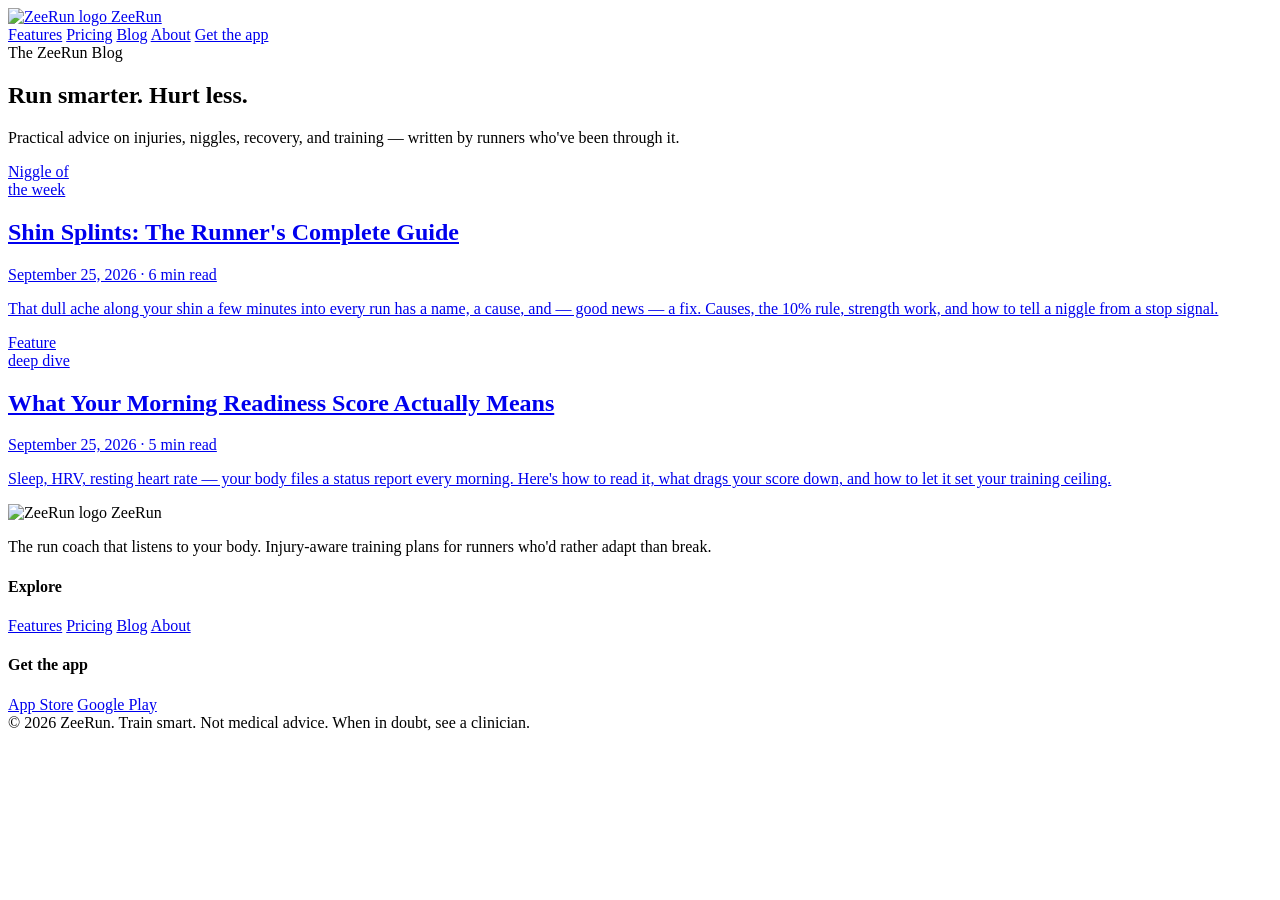
==== blog/index.html @ 13f333da "Add blog/index.html" ====
<!DOCTYPE html>
<html lang="en">
<head>
  <meta charset="UTF-8">
  <meta name="viewport" content="width=device-width, initial-scale=1.0">
  <title>Blog — Running Smarter, Hurting Less | ZeeRun</title>
  <meta name="description" content="Practical running advice from the ZeeRun team: injury prevention, niggles, recovery, and training smarter. Written by runners, for runners.">
  <meta property="og:title" content="ZeeRun Blog — Running Smarter, Hurting Less">
  <meta property="og:description" content="Practical running advice: injury prevention, niggles, recovery, and training smarter.">
  <meta property="og:type" content="website">
  <meta property="og:image" content="../images/logo.png">
  <meta name="theme-color" content="#0B1526">
  <link rel="icon" type="image/png" href="../images/logo.png">
  <link rel="stylesheet" href="../styles.css">
</head>
<body>

<header class="site-header">
  <div class="wrap">
    <a class="brand" href="../index.html">
      <img src="../images/logo.png" alt="ZeeRun logo">
      ZeeRun
    </a>
    <nav class="nav">
      <a href="../index.html#features">Features</a>
      <a href="../index.html#pricing">Pricing</a>
      <a href="index.html">Blog</a>
      <a href="../about.html">About</a>
      <a class="btn-small" href="../index.html#download">Get the app</a>
    </nav>
  </div>
</header>

<section class="blog-hero">
  <div class="wrap">
    <span class="kicker">The ZeeRun Blog</span>
    <h1>Run smarter. Hurt less.</h1>
    <p>Practical advice on injuries, niggles, recovery, and training — written by runners who've been through it.</p>
  </div>
</section>

<div class="wrap">
  <div class="post-list">

    <a class="post-card" href="posts/shin-splints-guide.html">
      <div class="post-thumb">Niggle of<br>the week</div>
      <div>
        <h2>Shin Splints: The Runner's Complete Guide</h2>
        <p class="post-meta">September 25, 2026 · 6 min read</p>
        <p class="excerpt">That dull ache along your shin a few minutes into every run has a name, a cause, and — good news — a fix. Causes, the 10% rule, strength work, and how to tell a niggle from a stop signal.</p>
      </div>
    </a>

    <a class="post-card" href="posts/morning-readiness-score.html">
      <div class="post-thumb">Feature<br>deep dive</div>
      <div>
        <h2>What Your Morning Readiness Score Actually Means</h2>
        <p class="post-meta">September 25, 2026 · 5 min read</p>
        <p class="excerpt">Sleep, HRV, resting heart rate — your body files a status report every morning. Here's how to read it, what drags your score down, and how to let it set your training ceiling.</p>
      </div>
    </a>

  </div>
</div>

<footer class="site-footer">
  <div class="wrap">
    <div class="footer-grid">
      <div>
        <div class="footer-brand"><img src="../images/logo.png" alt="ZeeRun logo"> ZeeRun</div>
        <p>The run coach that listens to your body. Injury-aware training plans for runners who'd rather adapt than break.</p>
      </div>
      <div>
        <h4>Explore</h4>
        <a href="../index.html#features">Features</a>
        <a href="../index.html#pricing">Pricing</a>
        <a href="index.html">Blog</a>
        <a href="../about.html">About</a>
      </div>
      <div>
        <h4>Get the app</h4>
        <a href="https://apps.apple.com/us/app/zeerun-run-tracker-coach/id6796361407">App Store</a>
        <!-- PLAY_STORE_PLACEHOLDER -->
        <a href="https://play.google.com/store/apps/details?id=app.rork.al76njhtzkys2uwgfuv7o&pcampaignid=web_share">Google Play</a>
      </div>
    </div>
    <div class="footer-bottom">
      <span>© 2026 ZeeRun. Train smart.</span>
      <span>Not medical advice. When in doubt, see a clinician.</span>
    </div>
  </div>
</footer>

</body>
</html>
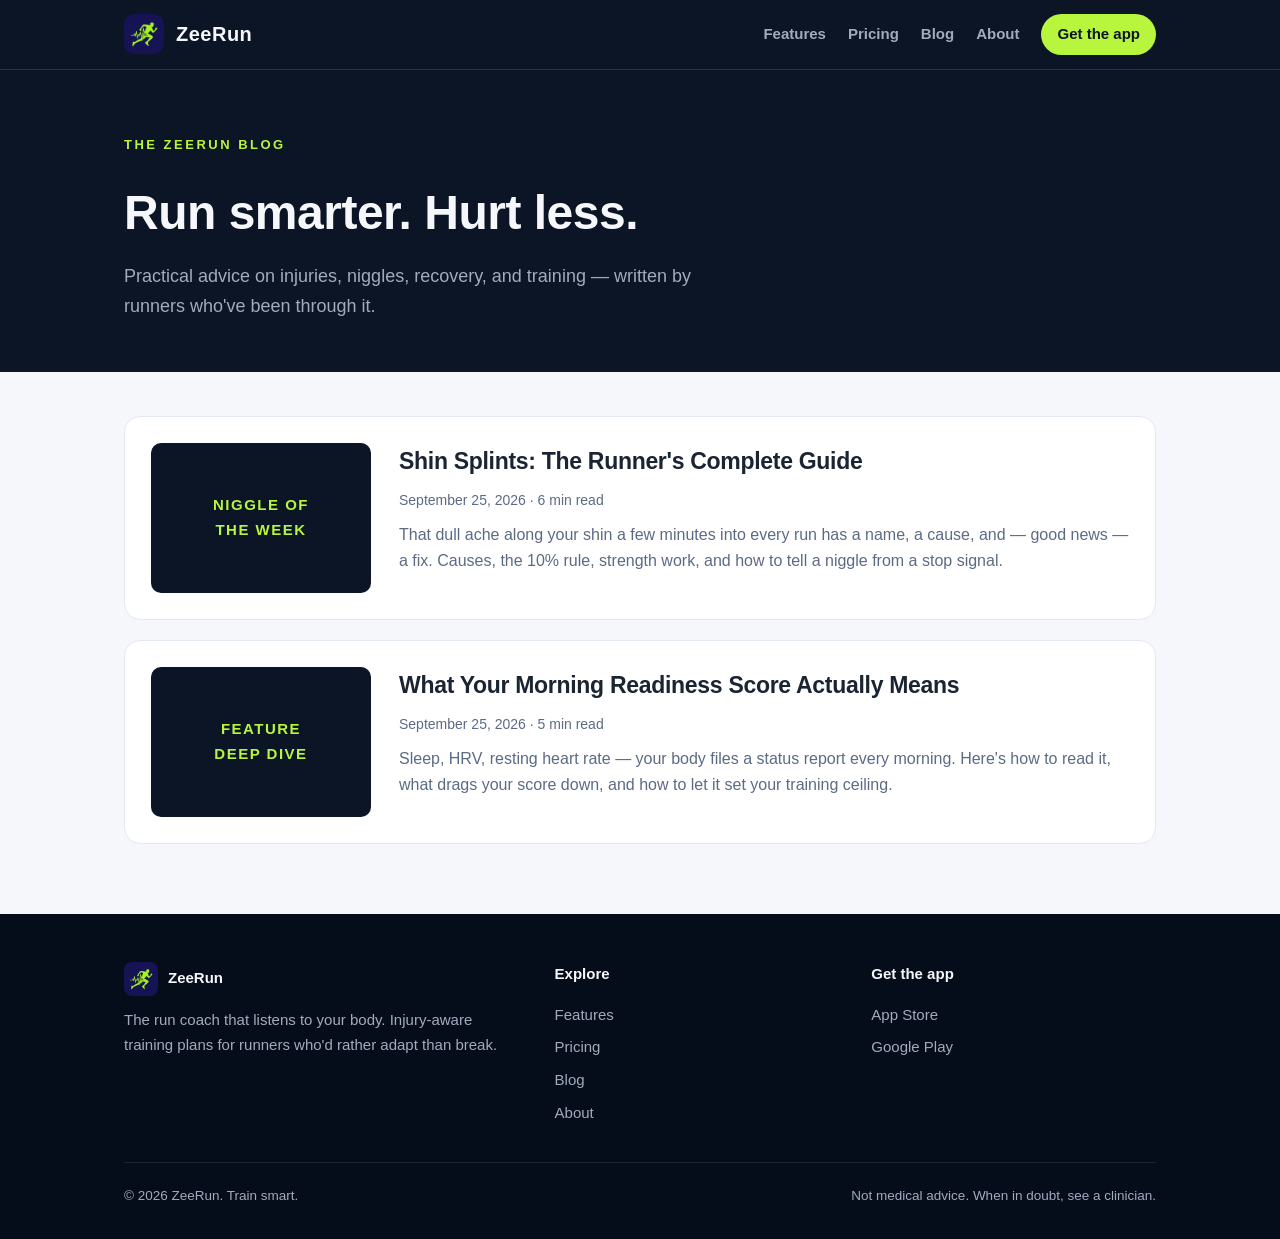
==== commit 4729a8ed: "SEO pass: blog/index.html" ====
--- a/blog/index.html
+++ b/blog/index.html
@@ -8,7 +8,9 @@
   <meta property="og:title" content="ZeeRun Blog — Running Smarter, Hurting Less">
   <meta property="og:description" content="Practical running advice: injury prevention, niggles, recovery, and training smarter.">
   <meta property="og:type" content="website">
-  <meta property="og:image" content="../images/logo.png">
+  <link rel="canonical" href="https://zeerun.netlify.app/blog/">
+  <meta property="og:url" content="https://zeerun.netlify.app/blog/">
+  <meta property="og:image" content="https://zeerun.netlify.app/images/logo.png">
   <meta name="theme-color" content="#0B1526">
   <link rel="icon" type="image/png" href="../images/logo.png">
   <link rel="stylesheet" href="../styles.css">
--- a/styles.css
+++ b/styles.css
@@ -0,0 +1,575 @@
+/* ZeeRun — shared stylesheet
+   Brand: navy #0B1526, lime #B8F53D, white #F5F7FA, gray #A0ACBE */
+
+:root {
+  --navy: #0B1526;
+  --navy-deep: #060D1A;
+  --navy-soft: #13233D;
+  --lime: #B8F53D;
+  --lime-dark: #9BD41F;
+  --white: #F5F7FA;
+  --gray: #A0ACBE;
+  --ink: #1B2432;
+  --muted: #5B6B84;
+  --radius: 16px;
+  --maxw: 1080px;
+}
+
+* { box-sizing: border-box; margin: 0; padding: 0; }
+
+html { scroll-behavior: smooth; }
+
+body {
+  font-family: -apple-system, BlinkMacSystemFont, "Segoe UI", Inter, Roboto,
+    "Helvetica Neue", Arial, sans-serif;
+  background: var(--white);
+  color: var(--ink);
+  line-height: 1.65;
+  font-size: 17px;
+  -webkit-font-smoothing: antialiased;
+}
+
+img { max-width: 100%; height: auto; display: block; }
+
+a { color: inherit; }
+
+.wrap {
+  max-width: var(--maxw);
+  margin: 0 auto;
+  padding: 0 24px;
+}
+
+/* ---------- Header / nav ---------- */
+.site-header {
+  background: var(--navy);
+  color: var(--white);
+  position: sticky;
+  top: 0;
+  z-index: 50;
+  border-bottom: 1px solid rgba(184, 245, 61, 0.15);
+}
+.site-header .wrap {
+  display: flex;
+  align-items: center;
+  justify-content: space-between;
+  padding-top: 14px;
+  padding-bottom: 14px;
+}
+.brand {
+  display: flex;
+  align-items: center;
+  gap: 12px;
+  text-decoration: none;
+  font-weight: 800;
+  font-size: 20px;
+  letter-spacing: 0.5px;
+}
+.brand img {
+  width: 40px;
+  height: 40px;
+  border-radius: 10px;
+}
+.nav { display: flex; gap: 22px; align-items: center; }
+.nav a {
+  text-decoration: none;
+  color: var(--gray);
+  font-size: 15px;
+  font-weight: 600;
+}
+.nav a:hover { color: var(--lime); }
+.nav .btn-small {
+  background: var(--lime);
+  color: var(--navy);
+  padding: 8px 16px;
+  border-radius: 999px;
+}
+.nav .btn-small:hover { background: var(--lime-dark); color: var(--navy); }
+
+/* ---------- Hero ---------- */
+.hero {
+  background: radial-gradient(1200px 600px at 80% -10%, #16294a 0%, var(--navy) 55%),
+    var(--navy);
+  color: var(--white);
+  padding: 72px 0 88px;
+  overflow: hidden;
+}
+.hero-grid {
+  display: grid;
+  grid-template-columns: 1.1fr 0.9fr;
+  gap: 48px;
+  align-items: center;
+}
+.kicker {
+  display: inline-block;
+  color: var(--lime);
+  font-weight: 700;
+  font-size: 13px;
+  letter-spacing: 2.5px;
+  text-transform: uppercase;
+  margin-bottom: 18px;
+}
+.hero h1 {
+  font-size: clamp(36px, 5.2vw, 58px);
+  line-height: 1.08;
+  letter-spacing: -1px;
+  margin-bottom: 18px;
+}
+.hero h1 .lime { color: var(--lime); }
+.hero .lede {
+  color: var(--gray);
+  font-size: 19px;
+  max-width: 520px;
+  margin-bottom: 30px;
+}
+.store-row { display: flex; gap: 14px; flex-wrap: wrap; }
+.store-btn {
+  display: inline-flex;
+  align-items: center;
+  gap: 12px;
+  background: #000;
+  border: 1px solid rgba(255, 255, 255, 0.22);
+  color: #fff;
+  text-decoration: none;
+  padding: 10px 20px 10px 16px;
+  border-radius: 12px;
+  transition: transform 0.15s ease, border-color 0.15s ease;
+}
+.store-btn:hover { transform: translateY(-2px); border-color: var(--lime); }
+.store-btn .glyph { font-size: 26px; line-height: 1; }
+.store-btn .t small { display: block; font-size: 10px; text-transform: uppercase; letter-spacing: 1px; color: var(--gray); }
+.store-btn .t strong { display: block; font-size: 17px; font-weight: 700; }
+.hero-note { margin-top: 18px; color: var(--gray); font-size: 14px; }
+
+/* CSS phone mockup */
+.phone {
+  width: 270px;
+  margin: 0 auto;
+  background: #0e1930;
+  border: 1px solid rgba(184, 245, 61, 0.25);
+  border-radius: 38px;
+  padding: 14px;
+  box-shadow: 0 30px 80px rgba(0, 0, 0, 0.5);
+}
+.phone-screen {
+  background: var(--navy-deep);
+  border-radius: 26px;
+  padding: 22px 18px;
+  color: var(--white);
+  min-height: 420px;
+}
+.phone-screen .app-row {
+  display: flex;
+  align-items: center;
+  gap: 10px;
+  margin-bottom: 18px;
+}
+.phone-screen .app-row img { width: 34px; height: 34px; border-radius: 8px; }
+.phone-screen .app-row b { font-size: 15px; }
+.verdict-card {
+  background: var(--navy-soft);
+  border-radius: 14px;
+  padding: 16px;
+  margin-bottom: 12px;
+  border-left: 4px solid var(--lime);
+}
+.verdict-card.modify { border-left-color: #FFC53D; }
+.verdict-card h3 { font-size: 13px; letter-spacing: 1.5px; color: var(--gray); margin-bottom: 6px; }
+.verdict-card p { font-size: 20px; font-weight: 800; }
+.verdict-card small { color: var(--gray); font-size: 13px; }
+.readiness {
+  display: flex;
+  justify-content: space-between;
+  align-items: center;
+  background: var(--navy-soft);
+  border-radius: 14px;
+  padding: 14px 16px;
+  font-size: 14px;
+}
+.readiness .score { color: var(--lime); font-size: 26px; font-weight: 800; }
+
+/* ---------- Sections ---------- */
+.section { padding: 76px 0; }
+.section.alt { background: var(--navy); color: var(--white); }
+.section-title {
+  font-size: clamp(28px, 3.6vw, 40px);
+  letter-spacing: -0.5px;
+  line-height: 1.15;
+  margin-bottom: 14px;
+}
+.section-sub { color: var(--muted); max-width: 640px; margin-bottom: 40px; font-size: 18px; }
+.section.alt .section-sub { color: var(--gray); }
+.center { text-align: center; }
+.center .section-sub { margin-left: auto; margin-right: auto; }
+
+/* Problem section */
+.problem-grid {
+  display: grid;
+  grid-template-columns: repeat(3, 1fr);
+  gap: 20px;
+  margin-top: 40px;
+}
+.problem-card {
+  background: #fff;
+  border: 1px solid #E3E9F2;
+  border-radius: var(--radius);
+  padding: 28px 24px;
+}
+.problem-card .icon { font-size: 30px; margin-bottom: 12px; }
+.problem-card h3 { font-size: 18px; margin-bottom: 8px; }
+.problem-card p { color: var(--muted); font-size: 15.5px; }
+
+/* Feature rows */
+.feature-row {
+  display: grid;
+  grid-template-columns: 1fr 1fr;
+  gap: 48px;
+  align-items: center;
+  padding: 44px 0;
+  border-bottom: 1px solid rgba(160, 172, 190, 0.18);
+}
+.feature-row:last-child { border-bottom: none; }
+.feature-row.flip .feature-text { order: 2; }
+.feature-tag {
+  color: var(--lime);
+  font-size: 13px;
+  font-weight: 700;
+  letter-spacing: 2px;
+  text-transform: uppercase;
+  margin-bottom: 10px;
+  display: block;
+}
+.feature-text h2 { font-size: clamp(24px, 3vw, 32px); margin-bottom: 12px; letter-spacing: -0.5px; }
+.feature-text p { color: var(--gray); margin-bottom: 12px; }
+.feature-text ul { list-style: none; margin-top: 16px; }
+.feature-text li {
+  color: var(--white);
+  padding: 8px 0 8px 30px;
+  position: relative;
+  font-size: 16px;
+}
+.feature-text li::before {
+  content: "✓";
+  color: var(--lime);
+  font-weight: 800;
+  position: absolute;
+  left: 0;
+}
+.feature-visual {
+  background: var(--navy-soft);
+  border: 1px solid rgba(184, 245, 61, 0.18);
+  border-radius: var(--radius);
+  padding: 34px 30px;
+  min-height: 220px;
+  display: flex;
+  flex-direction: column;
+  justify-content: center;
+}
+.feature-visual .big {
+  font-size: clamp(28px, 3.4vw, 40px);
+  font-weight: 800;
+  line-height: 1.15;
+  letter-spacing: -0.5px;
+}
+.feature-visual .big .lime { color: var(--lime); }
+.feature-visual .caption { color: var(--gray); margin-top: 12px; font-size: 15px; }
+.pill-row { display: flex; gap: 10px; margin-top: 16px; flex-wrap: wrap; }
+.pill {
+  border: 1px solid rgba(184, 245, 61, 0.4);
+  color: var(--lime);
+  border-radius: 999px;
+  padding: 8px 16px;
+  font-size: 14px;
+  font-weight: 700;
+}
+.pill.stop { border-color: rgba(255, 107, 107, 0.5); color: #FF6B6B; }
+.pill.modify { border-color: rgba(255, 197, 61, 0.5); color: #FFC53D; }
+.ladder { display: flex; flex-direction: column; gap: 10px; margin-top: 16px; }
+.rung {
+  background: var(--navy-deep);
+  border-radius: 10px;
+  padding: 12px 16px;
+  font-size: 15px;
+  font-weight: 600;
+  display: flex;
+  justify-content: space-between;
+  align-items: center;
+}
+.rung .done { color: var(--lime); }
+.rung.locked { opacity: 0.45; }
+
+/* How it works */
+.steps {
+  display: grid;
+  grid-template-columns: repeat(3, 1fr);
+  gap: 20px;
+  margin-top: 40px;
+}
+.step {
+  background: #fff;
+  border: 1px solid #E3E9F2;
+  border-radius: var(--radius);
+  padding: 30px 26px;
+  position: relative;
+}
+.step .num {
+  width: 44px;
+  height: 44px;
+  border-radius: 50%;
+  background: var(--navy);
+  color: var(--lime);
+  font-weight: 800;
+  font-size: 19px;
+  display: flex;
+  align-items: center;
+  justify-content: center;
+  margin-bottom: 16px;
+}
+.step h3 { margin-bottom: 8px; font-size: 19px; }
+.step p { color: var(--muted); font-size: 15.5px; }
+
+/* Pricing */
+.pricing-grid {
+  display: grid;
+  grid-template-columns: 1fr 1fr;
+  gap: 22px;
+  max-width: 760px;
+  margin: 40px auto 0;
+}
+.price-card {
+  background: var(--navy-soft);
+  border: 1px solid rgba(160, 172, 190, 0.25);
+  border-radius: var(--radius);
+  padding: 36px 30px;
+  color: var(--white);
+}
+.price-card.pro {
+  border: 2px solid var(--lime);
+  position: relative;
+}
+.price-card .badge {
+  position: absolute;
+  top: -14px;
+  left: 50%;
+  transform: translateX(-50%);
+  background: var(--lime);
+  color: var(--navy);
+  font-size: 12px;
+  font-weight: 800;
+  letter-spacing: 1.5px;
+  padding: 4px 14px;
+  border-radius: 999px;
+  text-transform: uppercase;
+}
+.price-card h3 { font-size: 20px; margin-bottom: 6px; }
+.price-card .price { font-size: 40px; font-weight: 800; margin: 10px 0 4px; }
+.price-card .price small { font-size: 15px; font-weight: 400; color: var(--gray); }
+.price-card ul { list-style: none; margin: 20px 0 28px; }
+.price-card li { padding: 7px 0 7px 28px; position: relative; font-size: 15.5px; color: var(--gray); }
+.price-card li::before { content: "✓"; color: var(--lime); font-weight: 800; position: absolute; left: 0; }
+.btn {
+  display: inline-block;
+  background: var(--lime);
+  color: var(--navy);
+  font-weight: 800;
+  text-decoration: none;
+  padding: 14px 32px;
+  border-radius: 999px;
+  font-size: 16px;
+  transition: transform 0.15s ease, background 0.15s ease;
+}
+.btn:hover { background: var(--lime-dark); transform: translateY(-2px); }
+.btn.ghost {
+  background: transparent;
+  color: var(--white);
+  border: 1px solid rgba(255, 255, 255, 0.35);
+}
+.btn.ghost:hover { border-color: var(--lime); color: var(--lime); background: transparent; }
+.pricing-note { text-align: center; color: var(--gray); font-size: 14px; margin-top: 24px; }
+
+/* FAQ */
+.faq { max-width: 760px; margin: 36px auto 0; }
+.faq details {
+  background: #fff;
+  border: 1px solid #E3E9F2;
+  border-radius: 12px;
+  margin-bottom: 12px;
+  padding: 20px 24px;
+}
+.faq summary {
+  font-weight: 700;
+  font-size: 17px;
+  cursor: pointer;
+  list-style: none;
+}
+.faq summary::-webkit-details-marker { display: none; }
+.faq summary::after { content: "+"; float: right; color: var(--lime-dark); font-size: 22px; }
+.faq details[open] summary::after { content: "–"; }
+.faq p { color: var(--muted); margin-top: 12px; font-size: 16px; }
+
+/* CTA band */
+.cta-band {
+  background: var(--lime);
+  color: var(--navy);
+  padding: 64px 0;
+  text-align: center;
+}
+.cta-band h2 { font-size: clamp(28px, 4vw, 42px); letter-spacing: -0.5px; margin-bottom: 12px; }
+.cta-band p { font-weight: 600; margin-bottom: 26px; font-size: 18px; }
+.cta-band .btn { background: var(--navy); color: var(--lime); }
+.cta-band .btn:hover { background: var(--navy-deep); }
+
+/* ---------- Blog ---------- */
+.blog-hero {
+  background: var(--navy);
+  color: var(--white);
+  padding: 60px 0 50px;
+}
+.blog-hero h1 { font-size: clamp(32px, 4.5vw, 48px); letter-spacing: -0.5px; margin-bottom: 10px; }
+.blog-hero p { color: var(--gray); font-size: 18px; max-width: 620px; }
+.post-list { display: grid; gap: 20px; margin: 44px 0 70px; }
+.post-card {
+  display: grid;
+  grid-template-columns: 220px 1fr;
+  gap: 28px;
+  background: #fff;
+  border: 1px solid #E3E9F2;
+  border-radius: var(--radius);
+  padding: 26px;
+  text-decoration: none;
+  transition: transform 0.15s ease, box-shadow 0.15s ease;
+}
+.post-card:hover { transform: translateY(-3px); box-shadow: 0 16px 40px rgba(11, 21, 38, 0.1); }
+.post-thumb {
+  background: var(--navy);
+  border-radius: 10px;
+  min-height: 150px;
+  display: flex;
+  align-items: center;
+  justify-content: center;
+  color: var(--lime);
+  font-weight: 800;
+  font-size: 15px;
+  letter-spacing: 1.5px;
+  text-align: center;
+  padding: 16px;
+  text-transform: uppercase;
+}
+.post-card h2 { font-size: 23px; margin-bottom: 8px; letter-spacing: -0.3px; }
+.post-card h2 a { text-decoration: none; }
+.post-card h2 a:hover { color: var(--lime-dark); }
+.post-meta { color: var(--muted); font-size: 14px; margin-bottom: 10px; }
+.post-card p.excerpt { color: var(--muted); font-size: 16px; }
+
+/* Single post */
+.post-hero {
+  background: var(--navy);
+  color: var(--white);
+  padding: 60px 0 54px;
+}
+.post-hero .kicker { margin-bottom: 14px; }
+.post-hero h1 { font-size: clamp(30px, 4.4vw, 46px); letter-spacing: -0.5px; line-height: 1.12; max-width: 800px; }
+.post-hero .post-meta { color: var(--gray); margin-top: 16px; }
+.post-body { max-width: 720px; margin: 0 auto; padding: 54px 24px 70px; }
+.post-body h2 { font-size: 26px; margin: 38px 0 12px; letter-spacing: -0.3px; }
+.post-body h3 { font-size: 20px; margin: 28px 0 10px; }
+.post-body p { margin-bottom: 18px; color: var(--ink); }
+.post-body ul, .post-body ol { margin: 0 0 20px 22px; }
+.post-body li { margin-bottom: 8px; }
+.post-body blockquote {
+  border-left: 4px solid var(--lime);
+  background: #F0F6E4;
+  padding: 18px 22px;
+  border-radius: 0 12px 12px 0;
+  margin: 26px 0;
+  font-weight: 600;
+}
+.post-body .verdict-box {
+  background: var(--navy);
+  color: var(--white);
+  border-radius: var(--radius);
+  padding: 28px;
+  margin: 30px 0;
+}
+.post-body .verdict-box h3 { color: var(--lime); margin-top: 0; }
+.post-body .verdict-box p { color: var(--gray); margin-bottom: 0; }
+.post-cta {
+  background: var(--navy);
+  color: var(--white);
+  border-radius: var(--radius);
+  padding: 40px 34px;
+  text-align: center;
+  margin: 44px 0 0;
+}
+.post-cta h2 { font-size: 26px; margin-bottom: 10px; }
+.post-cta p { color: var(--gray); margin-bottom: 22px; }
+.post-nav {
+  display: flex;
+  justify-content: space-between;
+  max-width: 720px;
+  margin: 0 auto;
+  padding: 0 24px 70px;
+  gap: 16px;
+}
+.post-nav a { color: var(--lime-dark); font-weight: 700; text-decoration: none; font-size: 15px; }
+
+/* About */
+.about-hero {
+  background: var(--navy);
+  color: var(--white);
+  padding: 70px 0 60px;
+}
+.about-hero h1 { font-size: clamp(32px, 4.5vw, 48px); letter-spacing: -0.5px; margin-bottom: 12px; }
+.about-hero p { color: var(--gray); font-size: 19px; max-width: 640px; }
+.about-body { max-width: 720px; margin: 0 auto; padding: 54px 24px 70px; }
+.about-body h2 { font-size: 26px; margin: 36px 0 12px; }
+.about-body p { margin-bottom: 18px; }
+.about-body blockquote {
+  border-left: 4px solid var(--lime);
+  padding: 6px 0 6px 22px;
+  margin: 28px 0;
+  font-size: 21px;
+  font-weight: 600;
+  color: var(--navy);
+}
+
+/* ---------- Footer ---------- */
+.site-footer {
+  background: var(--navy-deep);
+  color: var(--gray);
+  padding: 48px 0 32px;
+  font-size: 15px;
+}
+.footer-grid {
+  display: grid;
+  grid-template-columns: 1.4fr 1fr 1fr;
+  gap: 32px;
+  margin-bottom: 32px;
+}
+.footer-grid h4 { color: var(--white); font-size: 15px; margin-bottom: 12px; }
+.footer-grid a { display: block; text-decoration: none; padding: 4px 0; }
+.footer-grid a:hover { color: var(--lime); }
+.footer-brand { display: flex; align-items: center; gap: 10px; margin-bottom: 12px; color: var(--white); font-weight: 800; }
+.footer-brand img { width: 34px; height: 34px; border-radius: 8px; }
+.footer-bottom {
+  border-top: 1px solid rgba(160, 172, 190, 0.15);
+  padding-top: 22px;
+  display: flex;
+  justify-content: space-between;
+  flex-wrap: wrap;
+  gap: 10px;
+  font-size: 13.5px;
+}
+
+/* ---------- Responsive ---------- */
+@media (max-width: 860px) {
+  .hero-grid { grid-template-columns: 1fr; }
+  .phone { margin-top: 12px; }
+  .problem-grid, .steps { grid-template-columns: 1fr; }
+  .feature-row { grid-template-columns: 1fr; gap: 24px; }
+  .feature-row.flip .feature-text { order: 0; }
+  .pricing-grid { grid-template-columns: 1fr; }
+  .post-card { grid-template-columns: 1fr; }
+  .footer-grid { grid-template-columns: 1fr; }
+  .nav a:not(.btn-small) { display: none; }
+  .section { padding: 56px 0; }
+}
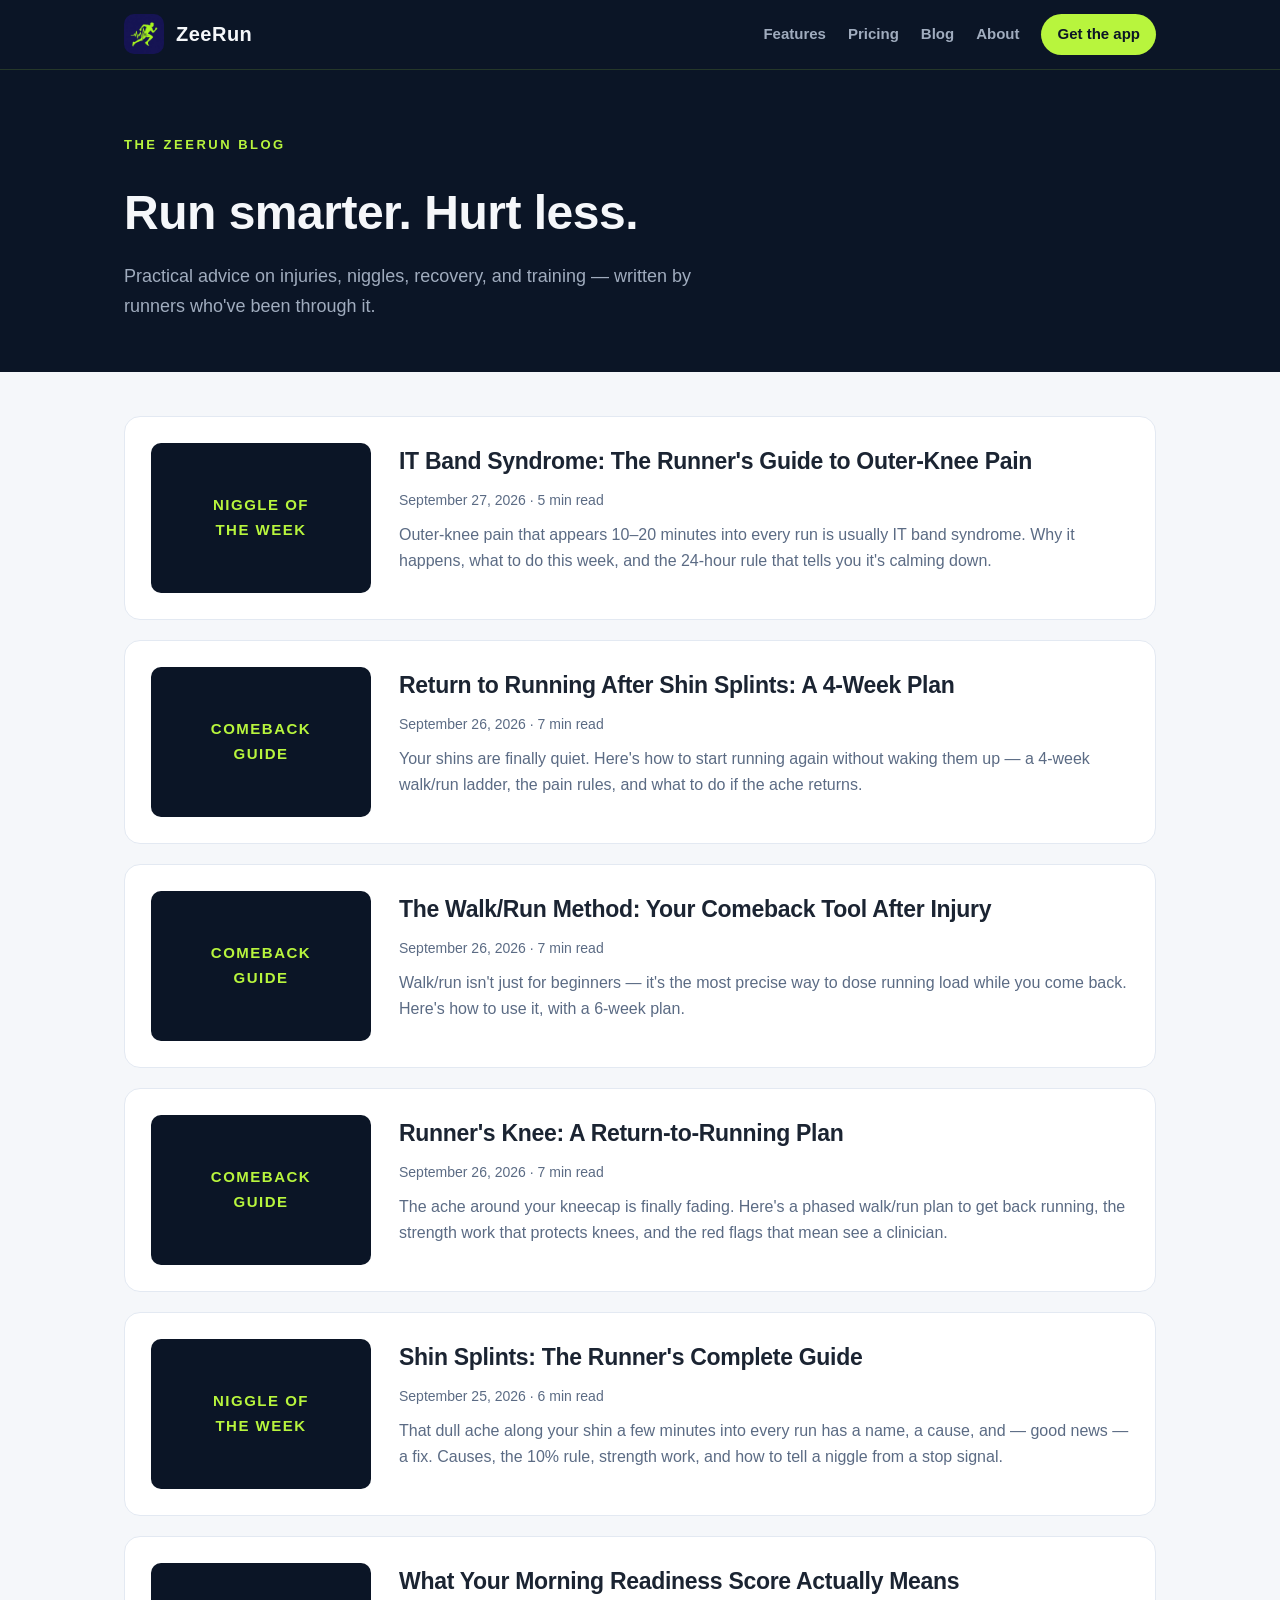
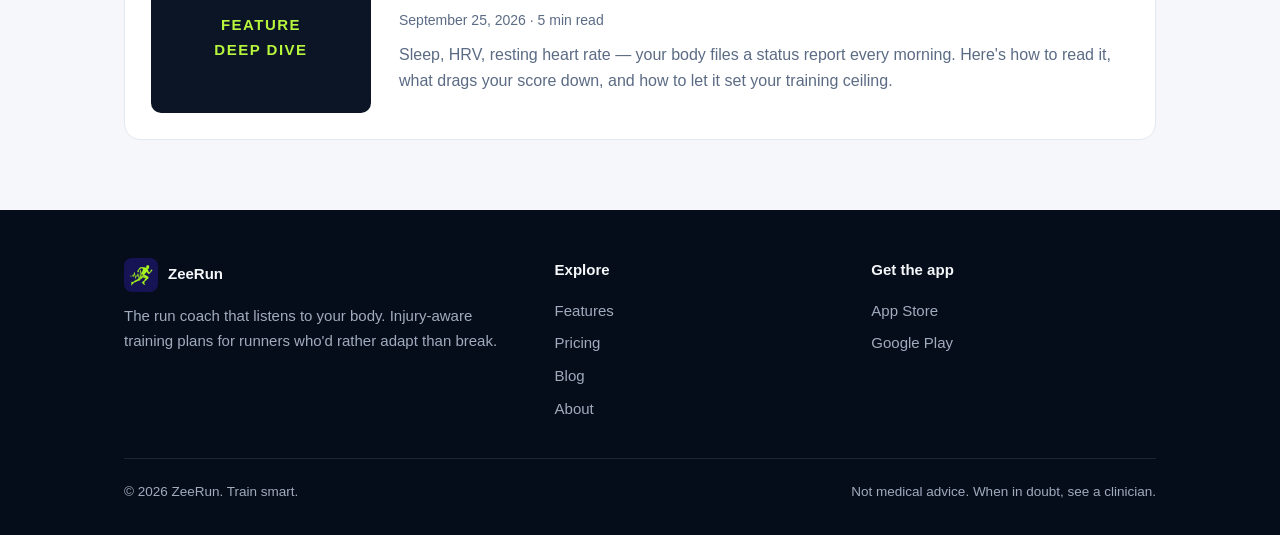
==== commit bc02114a: "Add IT band syndrome blog post (2026-09-27 weekly prep)" ====
--- a/blog/index.html
+++ b/blog/index.html
@@ -43,6 +43,43 @@
 
 <div class="wrap">
   <div class="post-list">
+
+    <a class="post-card" href="posts/it-band-syndrome-guide.html">
+      <div class="post-thumb">Niggle of<br>the week</div>
+      <div>
+        <h2>IT Band Syndrome: The Runner's Guide to Outer-Knee Pain</h2>
+        <p class="post-meta">September 27, 2026 · 5 min read</p>
+        <p class="excerpt">Outer-knee pain that appears 10–20 minutes into every run is usually IT band syndrome. Why it happens, what to do this week, and the 24-hour rule that tells you it's calming down.</p>
+      </div>
+    </a>
+
+    <a class="post-card" href="posts/return-to-running-after-shin-splints.html">
+      <div class="post-thumb">Comeback<br>guide</div>
+      <div>
+        <h2>Return to Running After Shin Splints: A 4-Week Plan</h2>
+        <p class="post-meta">September 26, 2026 · 7 min read</p>
+        <p class="excerpt">Your shins are finally quiet. Here's how to start running again without waking them up — a 4-week walk/run ladder, the pain rules, and what to do if the ache returns.</p>
+      </div>
+    </a>
+
+    <a class="post-card" href="posts/walk-run-method-injury-comeback.html">
+      <div class="post-thumb">Comeback<br>guide</div>
+      <div>
+        <h2>The Walk/Run Method: Your Comeback Tool After Injury</h2>
+        <p class="post-meta">September 26, 2026 · 7 min read</p>
+        <p class="excerpt">Walk/run isn't just for beginners — it's the most precise way to dose running load while you come back. Here's how to use it, with a 6-week plan.</p>
+      </div>
+    </a>
+
+    <a class="post-card" href="posts/runners-knee-return-to-running-plan.html">
+      <div class="post-thumb">Comeback<br>guide</div>
+      <div>
+        <h2>Runner's Knee: A Return-to-Running Plan</h2>
+        <p class="post-meta">September 26, 2026 · 7 min read</p>
+        <p class="excerpt">The ache around your kneecap is finally fading. Here's a phased walk/run plan to get back running, the strength work that protects knees, and the red flags that mean see a clinician.</p>
+      </div>
+    </a>
+
 
     <a class="post-card" href="posts/shin-splints-guide.html">
       <div class="post-thumb">Niggle of<br>the week</div>
--- a/styles.css
+++ b/styles.css
@@ -573,3 +573,5 @@
   .nav a:not(.btn-small) { display: none; }
   .section { padding: 56px 0; }
 }
+
+/* webhook test */
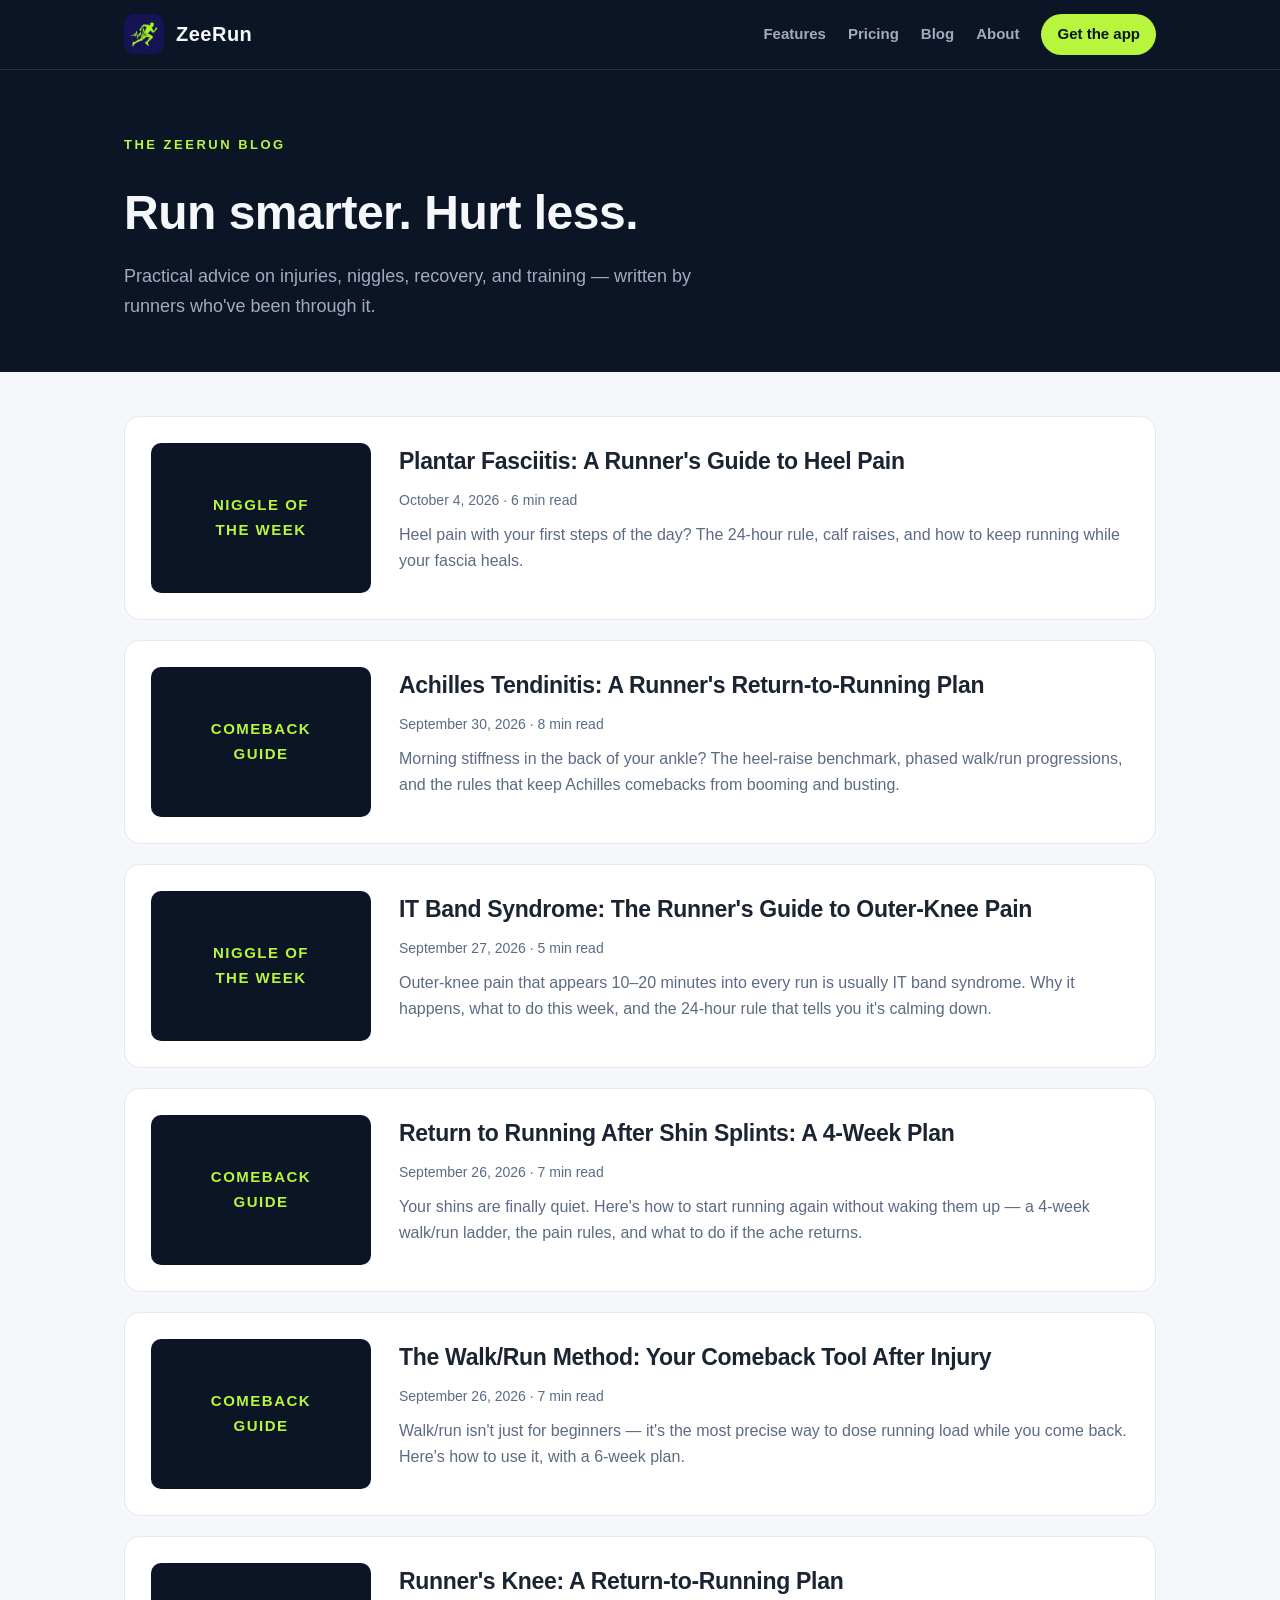
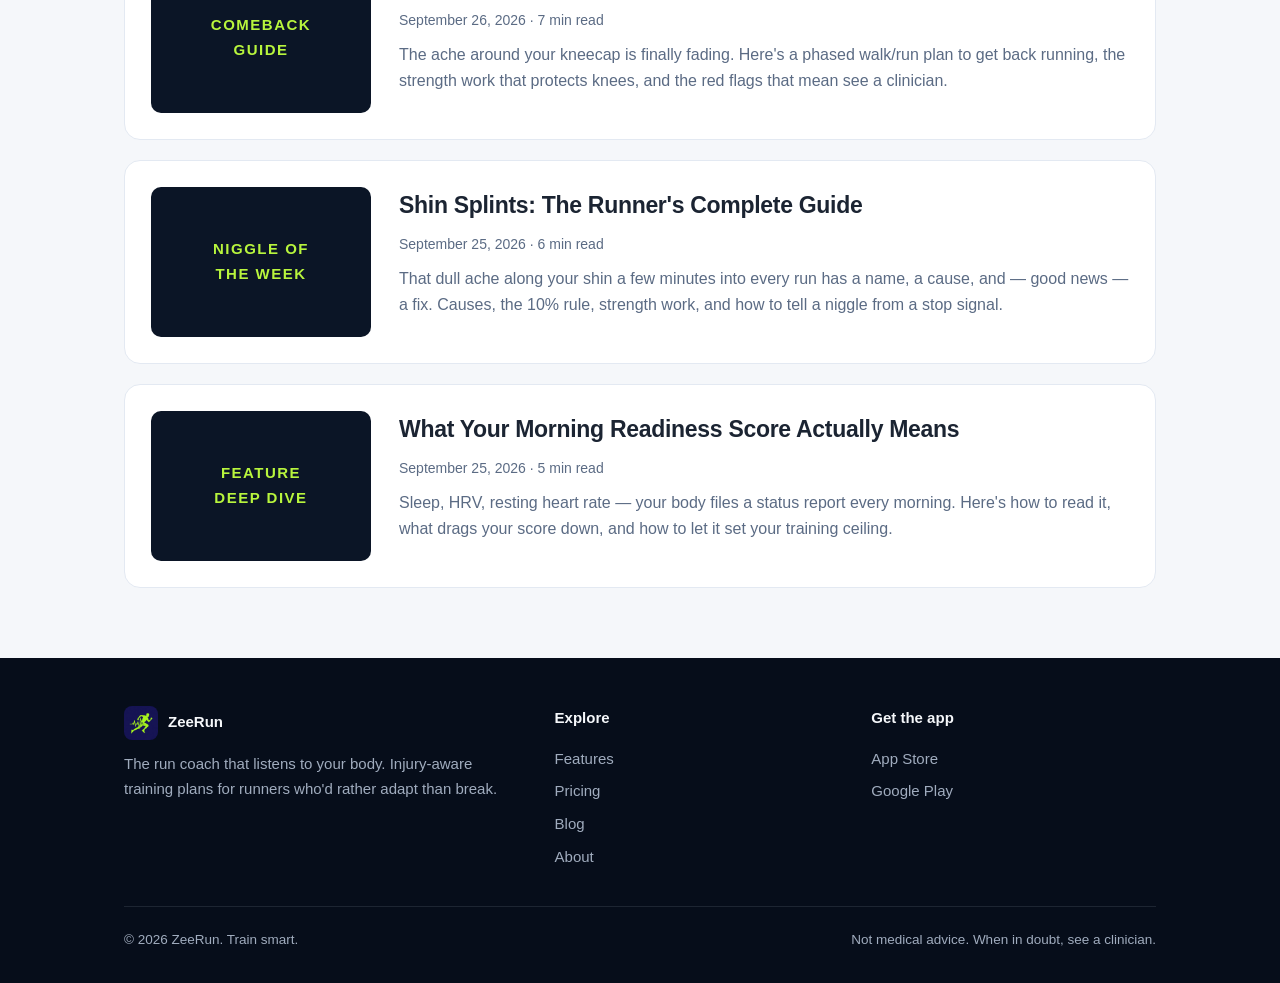
==== commit c01aed6b: "Blog index: add plantar fasciitis card (2026-10-04)" ====
--- a/blog/index.html
+++ b/blog/index.html
@@ -43,6 +43,24 @@
 
 <div class="wrap">
   <div class="post-list">
+
+    <a class="post-card" href="posts/plantar-fasciitis-guide.html">
+      <div class="post-thumb">Niggle of<br>the week</div>
+      <div>
+        <h2>Plantar Fasciitis: A Runner's Guide to Heel Pain</h2>
+        <p class="post-meta">October 4, 2026 · 6 min read</p>
+        <p class="excerpt">Heel pain with your first steps of the day? The 24-hour rule, calf raises, and how to keep running while your fascia heals.</p>
+      </div>
+    </a>
+
+    <a class="post-card" href="posts/achilles-tendinitis-return-to-running.html">
+      <div class="post-thumb">Comeback<br>guide</div>
+      <div>
+        <h2>Achilles Tendinitis: A Runner's Return-to-Running Plan</h2>
+        <p class="post-meta">September 30, 2026 · 8 min read</p>
+        <p class="excerpt">Morning stiffness in the back of your ankle? The heel-raise benchmark, phased walk/run progressions, and the rules that keep Achilles comebacks from booming and busting.</p>
+      </div>
+    </a>
 
     <a class="post-card" href="posts/it-band-syndrome-guide.html">
       <div class="post-thumb">Niggle of<br>the week</div>
